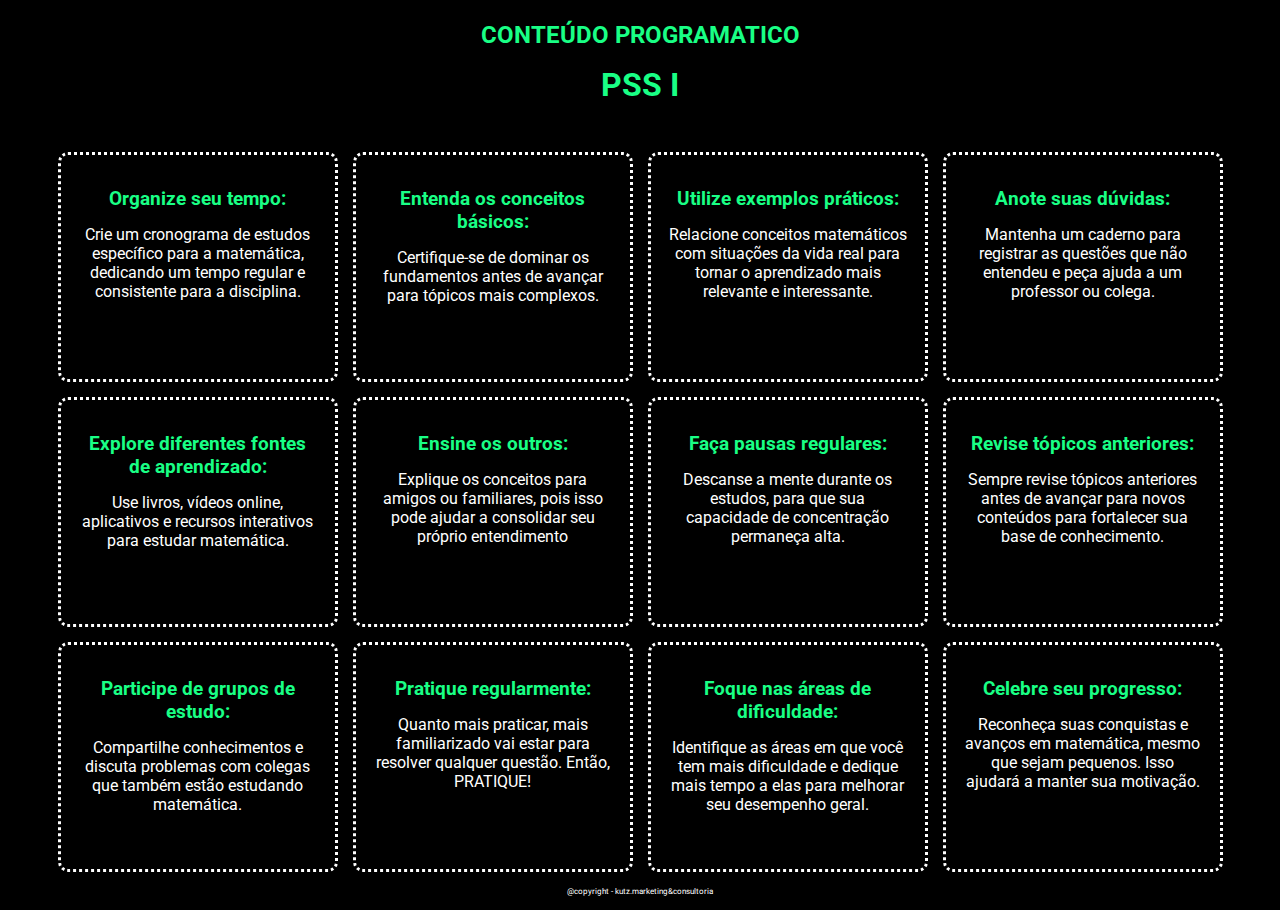
==== index.html @ 3a96ac92 "formatando css" ====
<!DOCTYPE html>
<html lang="pt-br">
  <head>
    <link rel="preconnect" href="https://fonts.googleapis.com" />
    <link rel="preconnect" href="https://fonts.gstatic.com" crossorigin />
    <meta charset="UTF-8" />
    <meta name="viewport" content="width=device-width, initial-scale=1.0" />
    <title>Guia Prático</title>

    <link
      href="https://fonts.googleapis.com/css2?family=Roboto:wght@300;400;700&display=swap"
      rel="stylesheet"
    />
    <link rel="stylesheet" href="style.css" />
  </head>
  <body>
    <header>
      <h2>CONTEÚDO PROGRAMATICO</h2>
      <h1>PSS I</h1>
    </header>

    <main>
      <div class="container-card">
        <div class="card">
          <h2>Organize seu tempo:</h2>
          <p>
            Crie um cronograma de estudos específico para a matemática,
            dedicando um tempo regular e consistente para a disciplina.
          </p>
        </div>
        <div class="card">
          <h2>Entenda os conceitos básicos:</h2>
          <p>
            Certifique-se de dominar os fundamentos antes de avançar para
            tópicos mais complexos.
          </p>
        </div>
        <div class="card">
          <h2>Utilize exemplos práticos:</h2>
          <p>
            Relacione conceitos matemáticos com situações da vida real para
            tornar o aprendizado mais relevante e interessante.
          </p>
        </div>
        <div class="card">
          <h2>Anote suas dúvidas:</h2>
          <p>
            Mantenha um caderno para registrar as questões que não entendeu e
            peça ajuda a um professor ou colega.
          </p>
        </div>
        <div class="card">
          <h2>Explore diferentes fontes de aprendizado:</h2>
          <p>
            Use livros, vídeos online, aplicativos e recursos interativos para
            estudar matemática.
          </p>
        </div>
        <div class="card">
          <h2>Ensine os outros:</h2>
          <p>
            Explique os conceitos para amigos ou familiares, pois isso pode
            ajudar a consolidar seu próprio entendimento
          </p>
        </div>
        <div class="card">
          <h2>Faça pausas regulares:</h2>
          <p>
            Descanse a mente durante os estudos, para que sua capacidade de
            concentração permaneça alta.
          </p>
        </div>
        <div class="card">
          <h2>Revise tópicos anteriores:</h2>
          <p>
            Sempre revise tópicos anteriores antes de avançar para novos
            conteúdos para fortalecer sua base de conhecimento.
          </p>
        </div>
        <div class="card">
          <h2>Participe de grupos de estudo:</h2>
          <p>
            Compartilhe conhecimentos e discuta problemas com colegas que também
            estão estudando matemática.
          </p>
        </div>
        <div class="card">
          <h2>Pratique regularmente:</h2>
          <p>
            Quanto mais praticar, mais familiarizado vai estar para resolver
            qualquer questão. Então, PRATIQUE!
          </p>
        </div>
        <div class="card">
          <h2>Foque nas áreas de dificuldade:</h2>
          <p>
            Identifique as áreas em que você tem mais dificuldade e dedique mais
            tempo a elas para melhorar seu desempenho geral.
          </p>
        </div>
        <div class="card">
          <h2>Celebre seu progresso:</h2>
          <p>
            Reconheça suas conquistas e avanços em matemática, mesmo que sejam
            pequenos. Isso ajudará a manter sua motivação.
          </p>
        </div>
      </div>
    </main>
    <footer>@copyright - kutz.marketing&consultoria</footer>
  </body>
</html>
---- style.css ----
* {
  margin: 0;
  padding: 0;
  box-sizing: border-box;
}

:root {
  --color01: #810dff;
  --color02: #19ff85;
  --color03: #0c2b3e;
}

/*body {
    background: linear-gradient(to right, var(--color01), var(--color02));
    font-family: "Roboto";
  }*/
body {
  background: black;
  font-family: "Roboto";
}

header {
  text-align: center;
  color: var(--color02);
  margin-bottom: 3rem;
}
header h2 {
  margin-top: 1.3rem;
  color: var(--color02);
}

header h1 {
  margin-bottom: 1.5rem;
  margin-top: 1.1rem;
}

.container-card {
  display: flex;
  flex-wrap: wrap;
  justify-content: center;
  gap: 15px;
}

.card {
  width: 280px;
  height: 230px;
  border-radius: 10px;
  transition: 0.5s;
  cursor: pointer;
  padding: 1.1rem;
  border: 0.2rem dotted white;
}
.card h2 {
  text-align: center;
  color: white;
  margin-top: 0.9rem;
  margin-bottom: 0.9rem;
  font-size: 1.2rem;
  color: var(--color02);
  justify-self: center;
}
.card p {
  text-align: center;
  color: white;
  font-size: 1rem;
}

footer {
  color: white;
  margin: 0.9rem;
  text-align: center;
  font-size: 0.5rem;
}
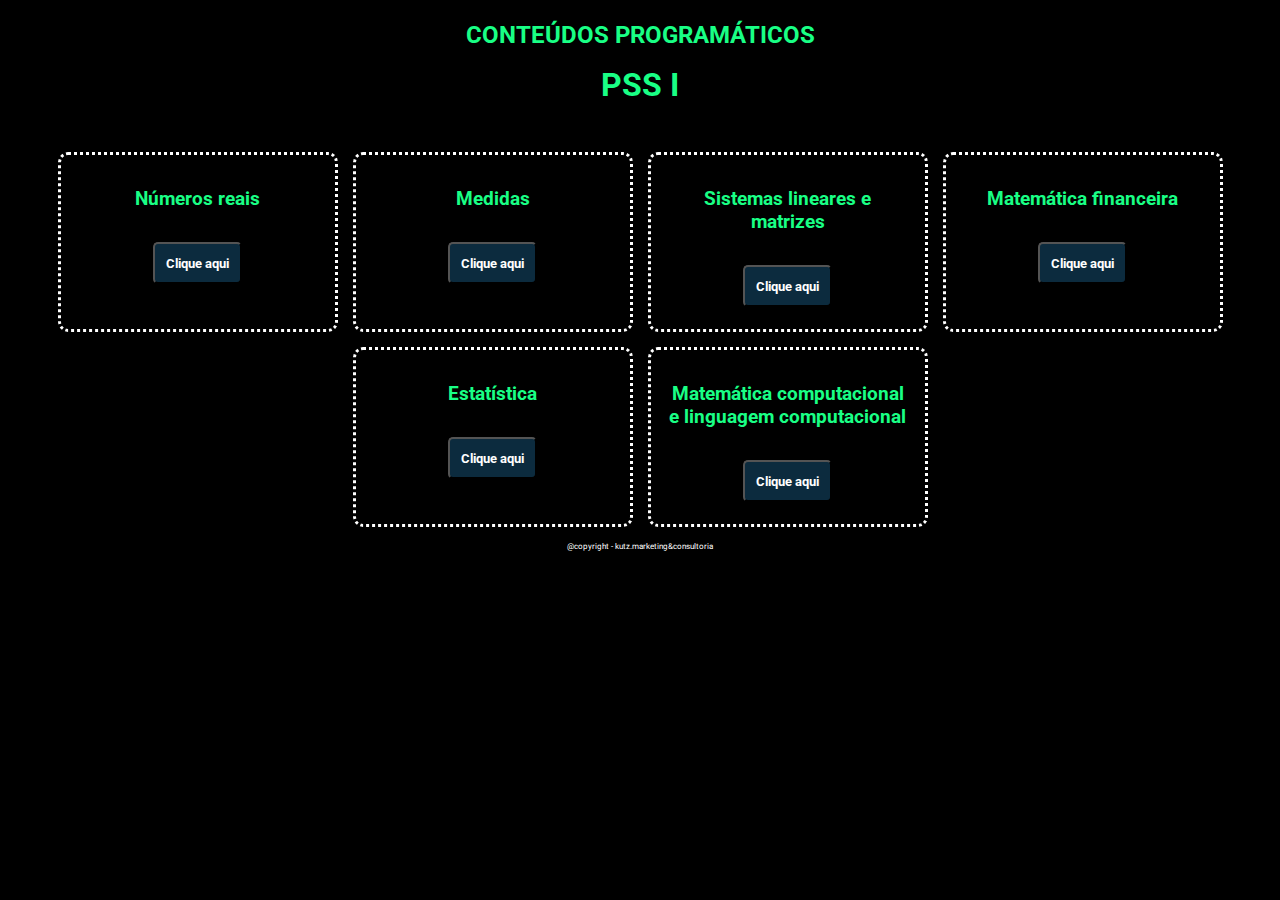
==== commit acd17e45: "ajustes de button" ====
--- a/index.html
+++ b/index.html
@@ -15,94 +15,48 @@
   </head>
   <body>
     <header>
-      <h2>CONTEÚDO PROGRAMATICO</h2>
+      <h2>CONTEÚDOS PROGRAMÁTICOS</h2>
       <h1>PSS I</h1>
     </header>
 
     <main>
       <div class="container-card">
         <div class="card">
-          <h2>Organize seu tempo:</h2>
+          <h2>Números reais</h2>
           <p>
-            Crie um cronograma de estudos específico para a matemática,
-            dedicando um tempo regular e consistente para a disciplina.
+            <button>
+              <a href="Numeros.html" target="_blank">Clique aqui</a>
+            </button>
           </p>
         </div>
         <div class="card">
-          <h2>Entenda os conceitos básicos:</h2>
+          <h2>Medidas</h2>
           <p>
-            Certifique-se de dominar os fundamentos antes de avançar para
-            tópicos mais complexos.
+            <button><a href="">Clique aqui</a></button>
           </p>
         </div>
         <div class="card">
-          <h2>Utilize exemplos práticos:</h2>
+          <h2>Sistemas lineares e matrizes</h2>
           <p>
-            Relacione conceitos matemáticos com situações da vida real para
-            tornar o aprendizado mais relevante e interessante.
+            <button><a href="">Clique aqui</a></button>
           </p>
         </div>
         <div class="card">
-          <h2>Anote suas dúvidas:</h2>
+          <h2>Matemática financeira</h2>
           <p>
-            Mantenha um caderno para registrar as questões que não entendeu e
-            peça ajuda a um professor ou colega.
+            <button><a href="">Clique aqui</a></button>
           </p>
         </div>
         <div class="card">
-          <h2>Explore diferentes fontes de aprendizado:</h2>
+          <h2>Estatística</h2>
           <p>
-            Use livros, vídeos online, aplicativos e recursos interativos para
-            estudar matemática.
+            <button><a href="">Clique aqui</a></button>
           </p>
         </div>
         <div class="card">
-          <h2>Ensine os outros:</h2>
+          <h2>Matemática computacional e linguagem computacional</h2>
           <p>
-            Explique os conceitos para amigos ou familiares, pois isso pode
-            ajudar a consolidar seu próprio entendimento
-          </p>
-        </div>
-        <div class="card">
-          <h2>Faça pausas regulares:</h2>
-          <p>
-            Descanse a mente durante os estudos, para que sua capacidade de
-            concentração permaneça alta.
-          </p>
-        </div>
-        <div class="card">
-          <h2>Revise tópicos anteriores:</h2>
-          <p>
-            Sempre revise tópicos anteriores antes de avançar para novos
-            conteúdos para fortalecer sua base de conhecimento.
-          </p>
-        </div>
-        <div class="card">
-          <h2>Participe de grupos de estudo:</h2>
-          <p>
-            Compartilhe conhecimentos e discuta problemas com colegas que também
-            estão estudando matemática.
-          </p>
-        </div>
-        <div class="card">
-          <h2>Pratique regularmente:</h2>
-          <p>
-            Quanto mais praticar, mais familiarizado vai estar para resolver
-            qualquer questão. Então, PRATIQUE!
-          </p>
-        </div>
-        <div class="card">
-          <h2>Foque nas áreas de dificuldade:</h2>
-          <p>
-            Identifique as áreas em que você tem mais dificuldade e dedique mais
-            tempo a elas para melhorar seu desempenho geral.
-          </p>
-        </div>
-        <div class="card">
-          <h2>Celebre seu progresso:</h2>
-          <p>
-            Reconheça suas conquistas e avanços em matemática, mesmo que sejam
-            pequenos. Isso ajudará a manter sua motivação.
+            <button><a href="">Clique aqui</a></button>
           </p>
         </div>
       </div>
--- a/style.css
+++ b/style.css
@@ -24,6 +24,7 @@
   color: var(--color02);
   margin-bottom: 3rem;
 }
+
 header h2 {
   margin-top: 1.3rem;
   color: var(--color02);
@@ -43,7 +44,7 @@
 
 .card {
   width: 280px;
-  height: 230px;
+  height: 180px;
   border-radius: 10px;
   transition: 0.5s;
   cursor: pointer;
@@ -64,6 +65,19 @@
   color: white;
   font-size: 1rem;
 }
+.card button {
+  padding: 0.7rem;
+  background-color: var(--color03);
+  border-radius: 5px;
+  margin-top: 1.1rem;
+}
+.card a {
+  text-decoration: none;
+  color: white;
+  font-size: 0.8rem;
+  font-weight: bold;
+  font-family: "Roboto";
+}
 
 footer {
   color: white;
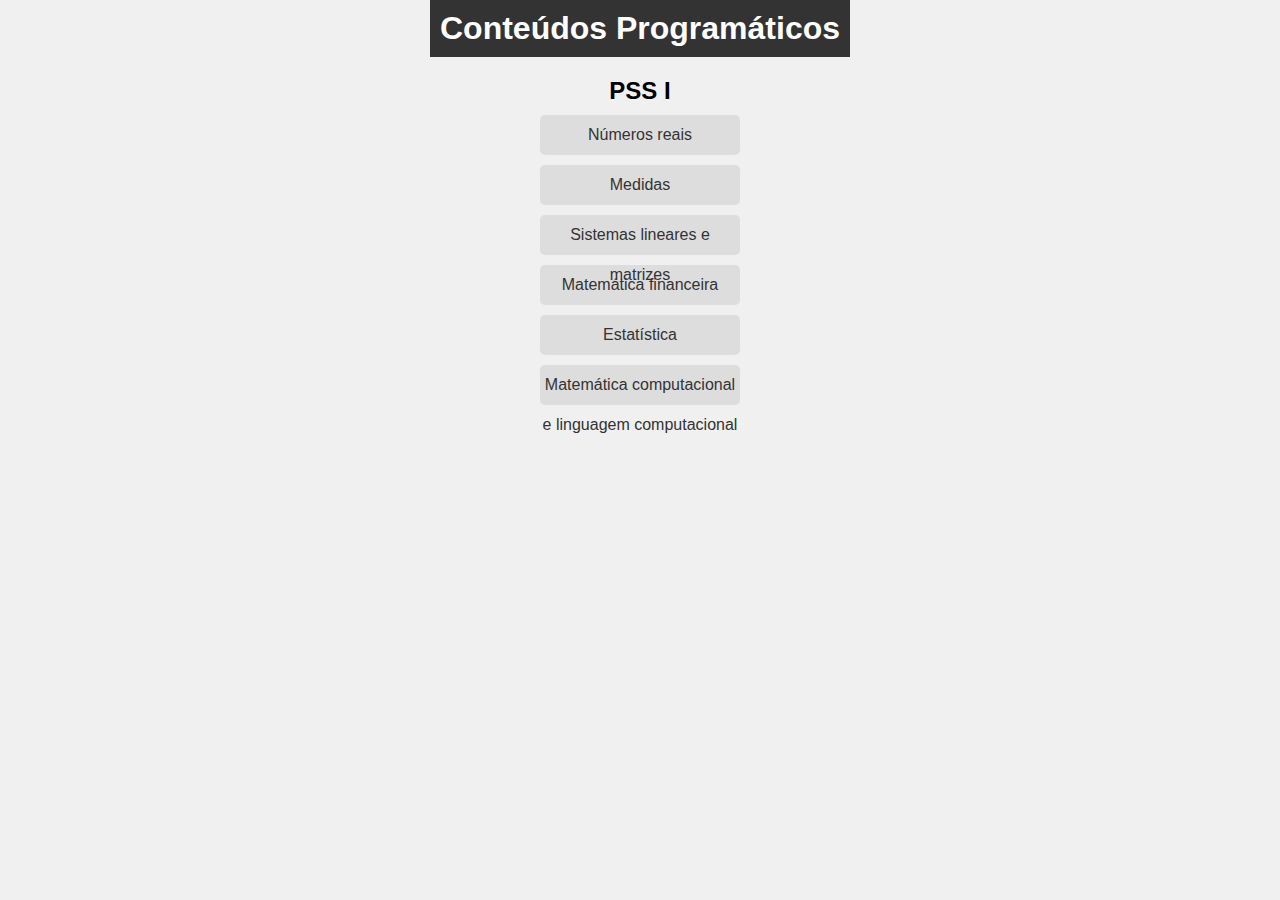
==== commit d79b9d3c: "ajuste de buttons" ====
--- a/index.html
+++ b/index.html
@@ -14,53 +14,19 @@
     <link rel="stylesheet" href="style.css" />
   </head>
   <body>
-    <header>
-      <h2>CONTEÚDOS PROGRAMÁTICOS</h2>
-      <h1>PSS I</h1>
-    </header>
-
-    <main>
-      <div class="container-card">
-        <div class="card">
-          <h2>Números reais</h2>
-          <p>
-            <button>
-              <a href="Numeros.html" target="_blank">Clique aqui</a>
-            </button>
-          </p>
-        </div>
-        <div class="card">
-          <h2>Medidas</h2>
-          <p>
-            <button><a href="">Clique aqui</a></button>
-          </p>
-        </div>
-        <div class="card">
-          <h2>Sistemas lineares e matrizes</h2>
-          <p>
-            <button><a href="">Clique aqui</a></button>
-          </p>
-        </div>
-        <div class="card">
-          <h2>Matemática financeira</h2>
-          <p>
-            <button><a href="">Clique aqui</a></button>
-          </p>
-        </div>
-        <div class="card">
-          <h2>Estatística</h2>
-          <p>
-            <button><a href="">Clique aqui</a></button>
-          </p>
-        </div>
-        <div class="card">
-          <h2>Matemática computacional e linguagem computacional</h2>
-          <p>
-            <button><a href="">Clique aqui</a></button>
-          </p>
-        </div>
-      </div>
-    </main>
-    <footer>@copyright - kutz.marketing&consultoria</footer>
+    <div class="header">
+      <h1>Conteúdos Programáticos</h1>
+    </div>
+    <div class="container">
+      <h2>PSS I</h2>
+      <a href="#" class="button">Números reais</a>
+      <a href="#" class="button">Medidas</a>
+      <a href="#" class="button">Sistemas lineares e matrizes</a>
+      <a href="#" class="button">Matemática financeira</a>
+      <a href="#" class="button">Estatística</a>
+      <a href="#" class="button"
+        >Matemática computacional e linguagem computacional</a
+      >
+    </div>
   </body>
 </html>
--- a/style.css
+++ b/style.css
@@ -10,78 +10,47 @@
   --color03: #0c2b3e;
 }
 
-/*body {
-    background: linear-gradient(to right, var(--color01), var(--color02));
-    font-family: "Roboto";
-  }*/
 body {
-  background: black;
-  font-family: "Roboto";
+  font-family: Arial, sans-serif;
+  background-color: #f0f0f0;
+  margin: 0;
+  padding: 0;
+  display: flex;
+  flex-direction: column;
+  align-items: center;
 }
 
-header {
+.header {
+  background-color: #333;
+  color: #fff;
   text-align: center;
-  color: var(--color02);
-  margin-bottom: 3rem;
+  padding: 10px;
 }
 
-header h2 {
-  margin-top: 1.3rem;
-  color: var(--color02);
+.container {
+  text-align: center;
 }
 
-header h1 {
-  margin-bottom: 1.5rem;
-  margin-top: 1.1rem;
+h2 {
+  margin-top: 20px;
 }
 
-.container-card {
-  display: flex;
-  flex-wrap: wrap;
-  justify-content: center;
-  gap: 15px;
+.button {
+  display: block;
+  width: 200px;
+  height: 40px;
+  margin: 10px;
+  background-color: #ddd;
+  border: none;
+  border-radius: 5px;
+  font-size: 16px;
+  text-align: center;
+  line-height: 40px;
+  text-decoration: none;
+  color: #333;
+  transition: background-color 0.3s ease-in-out;
 }
 
-.card {
-  width: 280px;
-  height: 180px;
-  border-radius: 10px;
-  transition: 0.5s;
-  cursor: pointer;
-  padding: 1.1rem;
-  border: 0.2rem dotted white;
+.button:hover {
+  background-color: #aaa;
 }
-.card h2 {
-  text-align: center;
-  color: white;
-  margin-top: 0.9rem;
-  margin-bottom: 0.9rem;
-  font-size: 1.2rem;
-  color: var(--color02);
-  justify-self: center;
-}
-.card p {
-  text-align: center;
-  color: white;
-  font-size: 1rem;
-}
-.card button {
-  padding: 0.7rem;
-  background-color: var(--color03);
-  border-radius: 5px;
-  margin-top: 1.1rem;
-}
-.card a {
-  text-decoration: none;
-  color: white;
-  font-size: 0.8rem;
-  font-weight: bold;
-  font-family: "Roboto";
-}
-
-footer {
-  color: white;
-  margin: 0.9rem;
-  text-align: center;
-  font-size: 0.5rem;
-}
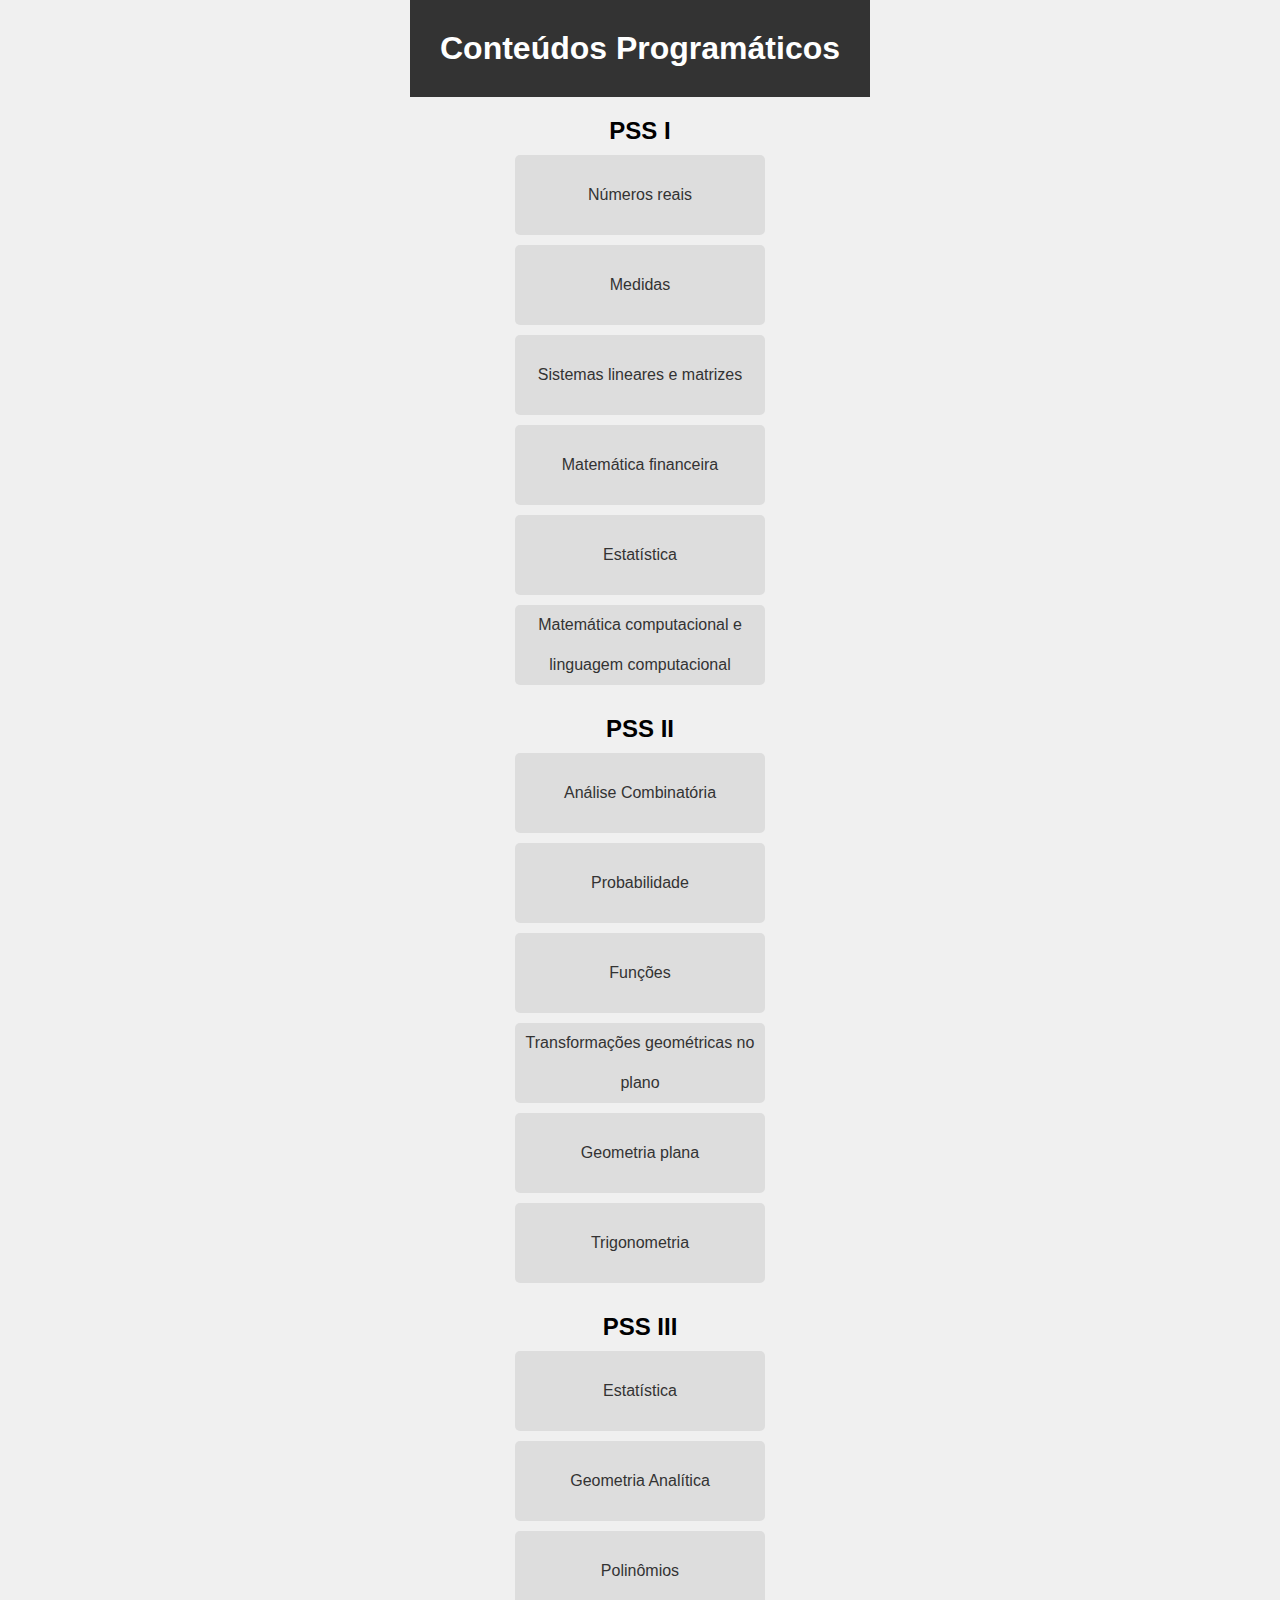
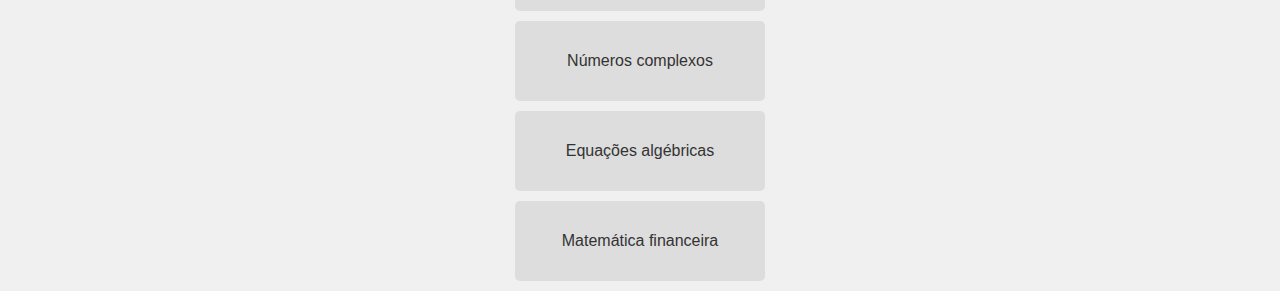
==== commit 026360fa: "Ajuste de buttons do PSS III" ====
--- a/index.html
+++ b/index.html
@@ -28,5 +28,23 @@
         >Matemática computacional e linguagem computacional</a
       >
     </div>
+    <div class="container">
+      <h2>PSS II</h2>
+      <a href="#" class="button">Análise Combinatória</a>
+      <a href="#" class="button">Probabilidade</a>
+      <a href="#" class="button">Funções</a>
+      <a href="#" class="button">Transformações geométricas no plano</a>
+      <a href="#" class="button">Geometria plana</a>
+      <a href="#" class="button">Trigonometria</a>
+    </div>
+    <div class="container">
+      <h2>PSS III</h2>
+      <a href="#" class="button">Estatística</a>
+      <a href="#" class="button">Geometria Analítica</a>
+      <a href="#" class="button">Polinômios </a>
+      <a href="#" class="button">Números complexos </a>
+      <a href="#" class="button">Equações algébricas</a>
+      <a href="#" class="button">Matemática financeira </a>
+    </div>
   </body>
 </html>
--- a/style.css
+++ b/style.css
@@ -24,7 +24,7 @@
   background-color: #333;
   color: #fff;
   text-align: center;
-  padding: 10px;
+  padding: 30px;
 }
 
 .container {
@@ -37,8 +37,8 @@
 
 .button {
   display: block;
-  width: 200px;
-  height: 40px;
+  width: 250px;
+  height: 80px;
   margin: 10px;
   background-color: #ddd;
   border: none;
@@ -49,6 +49,10 @@
   text-decoration: none;
   color: #333;
   transition: background-color 0.3s ease-in-out;
+  display: flex;
+  align-items: center;
+  justify-content: center;
+  gap: 10px;
 }
 
 .button:hover {
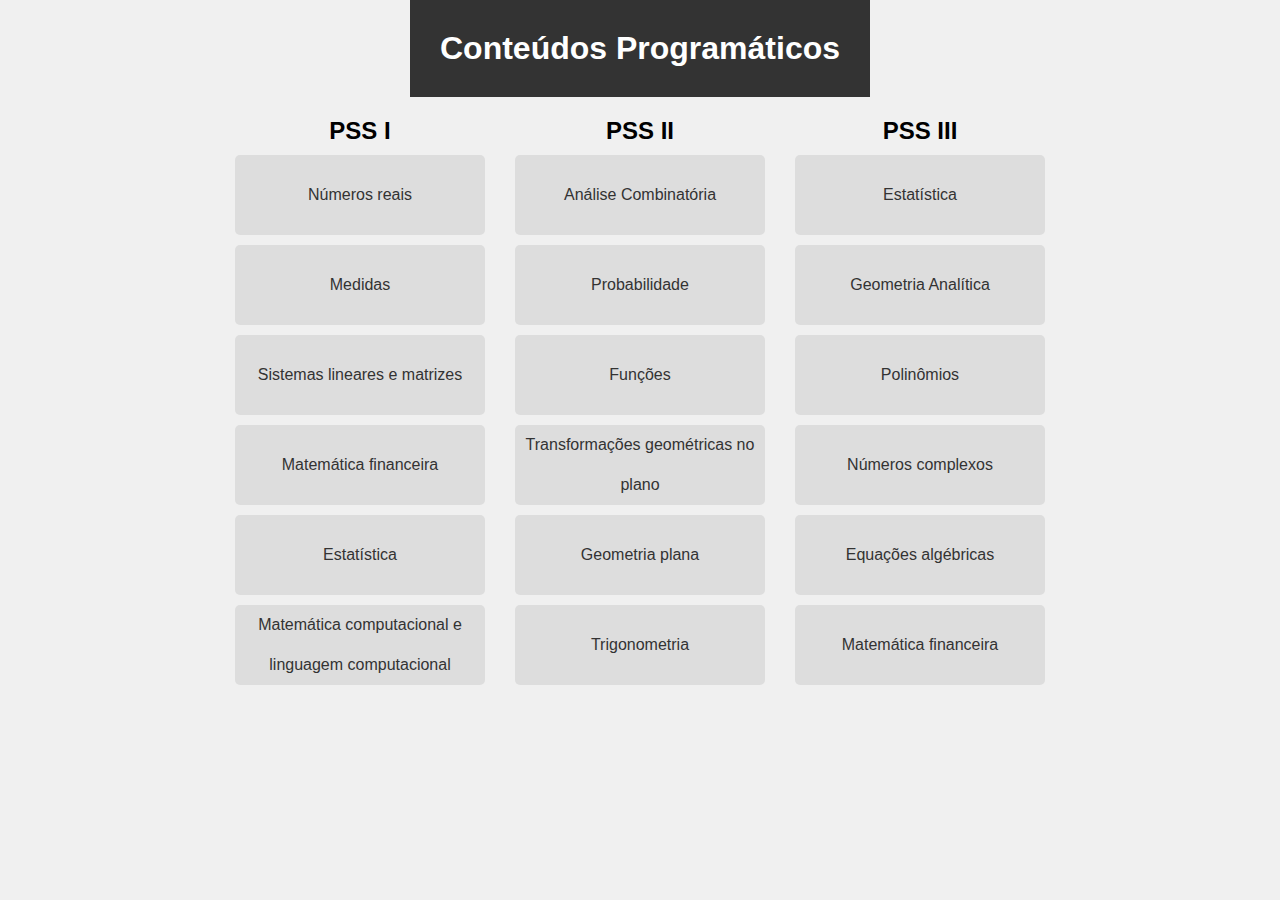
==== commit 1085b0d0: "reformatação de código" ====
--- a/index.html
+++ b/index.html
@@ -18,33 +18,35 @@
       <h1>Conteúdos Programáticos</h1>
     </div>
     <div class="container">
-      <h2>PSS I</h2>
-      <a href="#" class="button">Números reais</a>
-      <a href="#" class="button">Medidas</a>
-      <a href="#" class="button">Sistemas lineares e matrizes</a>
-      <a href="#" class="button">Matemática financeira</a>
-      <a href="#" class="button">Estatística</a>
-      <a href="#" class="button"
-        >Matemática computacional e linguagem computacional</a
-      >
-    </div>
-    <div class="container">
-      <h2>PSS II</h2>
-      <a href="#" class="button">Análise Combinatória</a>
-      <a href="#" class="button">Probabilidade</a>
-      <a href="#" class="button">Funções</a>
-      <a href="#" class="button">Transformações geométricas no plano</a>
-      <a href="#" class="button">Geometria plana</a>
-      <a href="#" class="button">Trigonometria</a>
-    </div>
-    <div class="container">
-      <h2>PSS III</h2>
-      <a href="#" class="button">Estatística</a>
-      <a href="#" class="button">Geometria Analítica</a>
-      <a href="#" class="button">Polinômios </a>
-      <a href="#" class="button">Números complexos </a>
-      <a href="#" class="button">Equações algébricas</a>
-      <a href="#" class="button">Matemática financeira </a>
+      <div class="pss">
+        <h2>PSS I</h2>
+        <a href="#" class="button">Números reais</a>
+        <a href="#" class="button">Medidas</a>
+        <a href="#" class="button">Sistemas lineares e matrizes</a>
+        <a href="#" class="button">Matemática financeira</a>
+        <a href="#" class="button">Estatística</a>
+        <a href="#" class="button"
+          >Matemática computacional e linguagem computacional</a
+        >
+      </div>
+      <div class="pss">
+        <h2>PSS II</h2>
+        <a href="#" class="button">Análise Combinatória</a>
+        <a href="#" class="button">Probabilidade</a>
+        <a href="#" class="button">Funções</a>
+        <a href="#" class="button">Transformações geométricas no plano</a>
+        <a href="#" class="button">Geometria plana</a>
+        <a href="#" class="button">Trigonometria</a>
+      </div>
+      <div class="pss">
+        <h2>PSS III</h2>
+        <a href="#" class="button">Estatística</a>
+        <a href="#" class="button">Geometria Analítica</a>
+        <a href="#" class="button">Polinômios </a>
+        <a href="#" class="button">Números complexos </a>
+        <a href="#" class="button">Equações algébricas</a>
+        <a href="#" class="button">Matemática financeira </a>
+      </div>
     </div>
   </body>
 </html>
--- a/style.css
+++ b/style.css
@@ -28,6 +28,15 @@
 }
 
 .container {
+  display: flex;
+  flex-wrap: wrap;
+  justify-content: center;
+  gap: 10px;
+}
+
+.pss {
+  flex: 1;
+  max-width: 270px;
   text-align: center;
 }
 
@@ -54,7 +63,3 @@
   justify-content: center;
   gap: 10px;
 }
-
-.button:hover {
-  background-color: #aaa;
-}
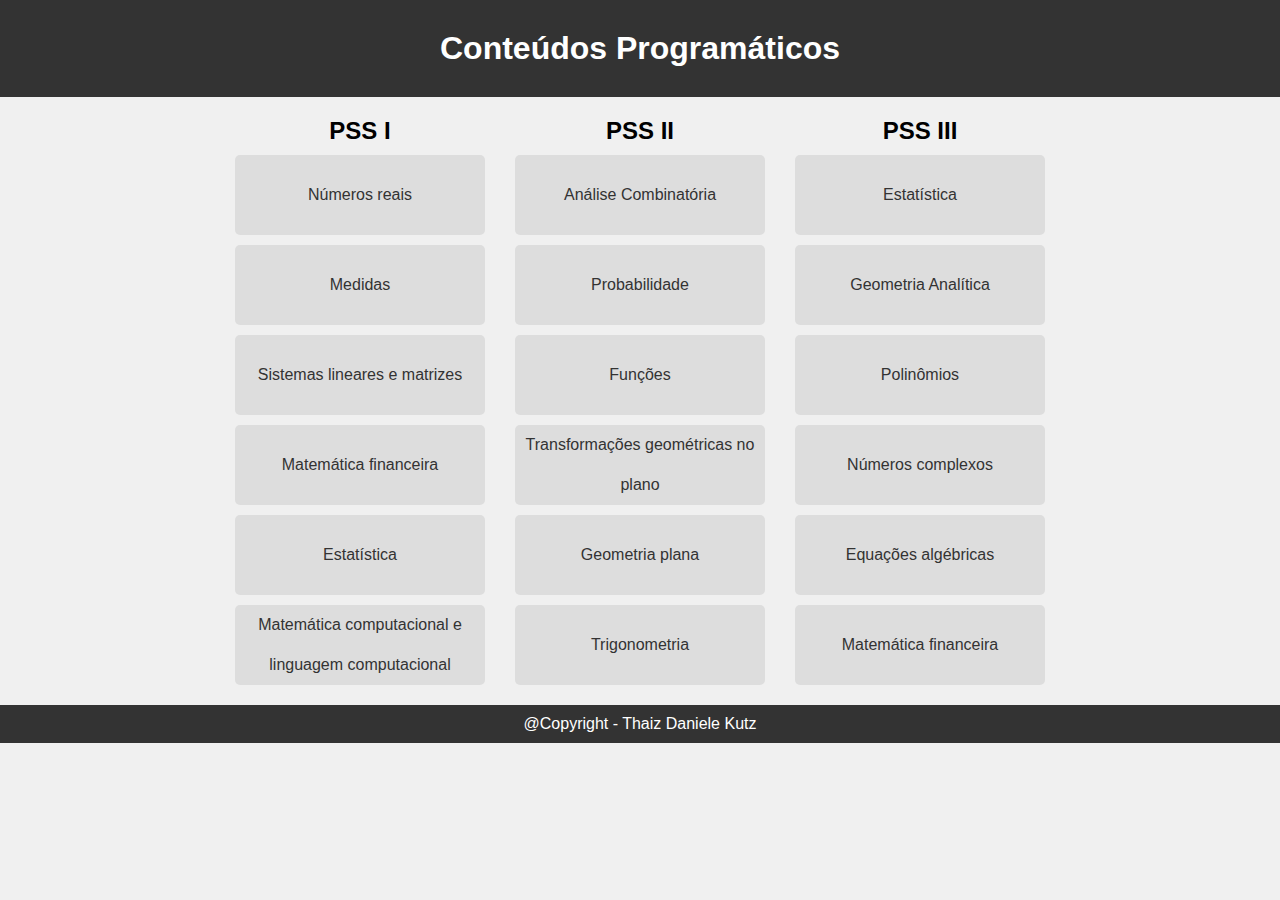
==== commit 301d9de1: "adicionando footer" ====
--- a/index.html
+++ b/index.html
@@ -48,5 +48,6 @@
         <a href="#" class="button">Matemática financeira </a>
       </div>
     </div>
+    <div class="footer">@Copyright - Thaiz Daniele Kutz</div>
   </body>
 </html>
--- a/style.css
+++ b/style.css
@@ -2,12 +2,7 @@
   margin: 0;
   padding: 0;
   box-sizing: border-box;
-}
-
-:root {
-  --color01: #810dff;
-  --color02: #19ff85;
-  --color03: #0c2b3e;
+  max-height: 100%;
 }
 
 body {
@@ -25,6 +20,7 @@
   color: #fff;
   text-align: center;
   padding: 30px;
+  width: 100%;
 }
 
 .container {
@@ -63,3 +59,11 @@
   justify-content: center;
   gap: 10px;
 }
+.footer {
+  background-color: #333;
+  color: #fff;
+  text-align: center;
+  padding: 10px;
+  width: 100%;
+  margin-top: 10px;
+}
